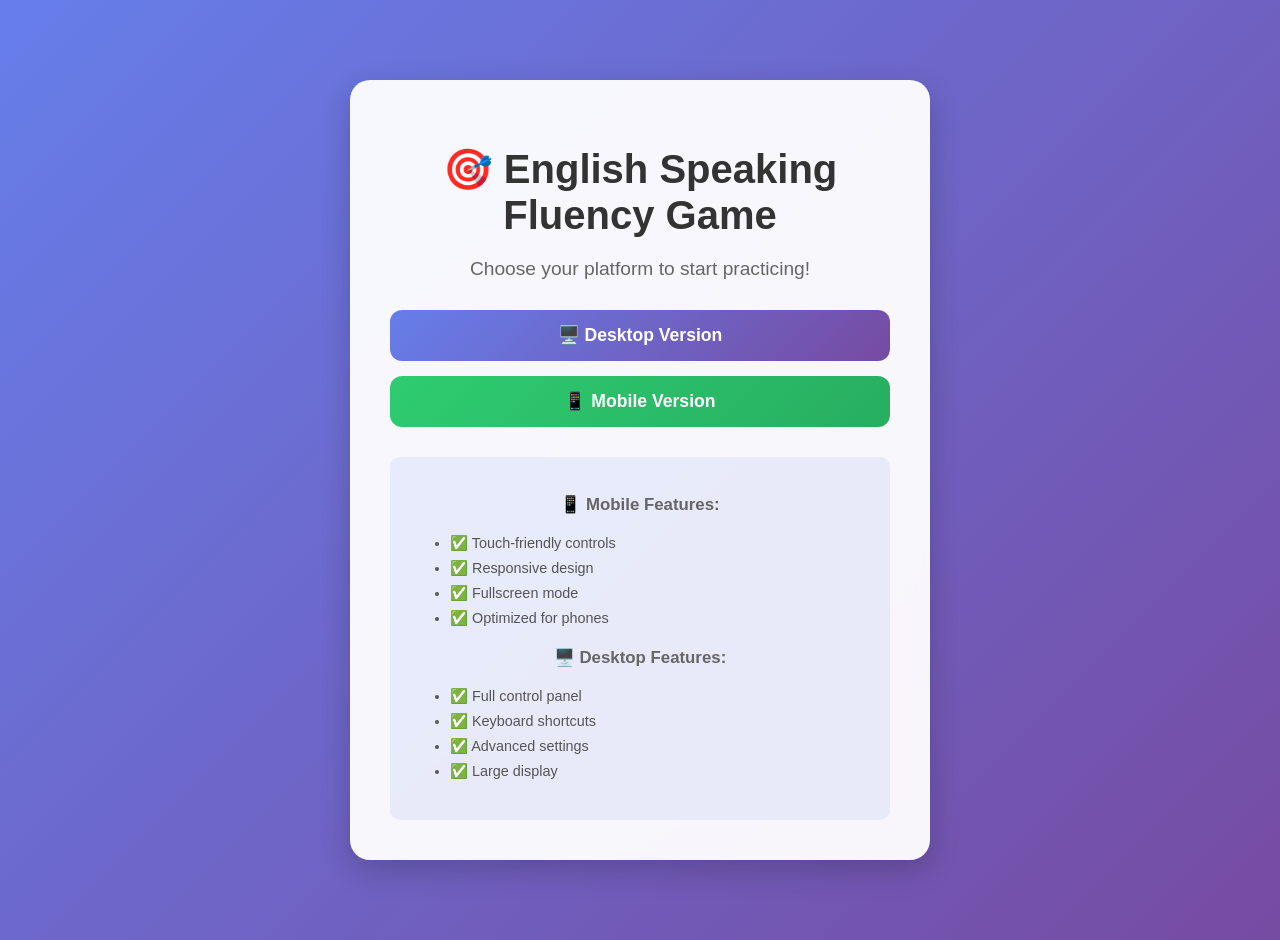
==== index.html @ 2694e160 "Initial commit" ====
<!DOCTYPE html>
<html lang="en">
<head>
    <meta charset="UTF-8">
    <meta name="viewport" content="width=device-width, initial-scale=1.0">
    <title>English Speaking Fluency Game</title>
    <style>
        body {
            font-family: -apple-system, BlinkMacSystemFont, 'Segoe UI', Roboto, sans-serif;
            background: linear-gradient(135deg, #667eea 0%, #764ba2 100%);
            min-height: 100vh;
            display: flex;
            flex-direction: column;
            justify-content: center;
            align-items: center;
            margin: 0;
            padding: 20px;
        }
        
        .container {
            background: rgba(255, 255, 255, 0.95);
            backdrop-filter: blur(10px);
            border-radius: 20px;
            padding: 40px;
            text-align: center;
            box-shadow: 0 10px 30px rgba(0, 0, 0, 0.2);
            max-width: 500px;
            width: 100%;
        }
        
        h1 {
            color: #333;
            font-size: 2.5rem;
            margin-bottom: 20px;
            font-weight: 700;
        }
        
        .subtitle {
            color: #666;
            font-size: 1.2rem;
            margin-bottom: 30px;
        }

        .button-group {
            display: flex;
            flex-direction: column;
            gap: 15px;
        }

        .btn {
            padding: 15px 30px;
            border: none;
            border-radius: 12px;
            font-size: 1.1rem;
            font-weight: 600;
            cursor: pointer;
            transition: all 0.3s ease;
            text-decoration: none;
            display: inline-block;
        }
        
        .btn:hover {
            transform: translateY(-2px);
            box-shadow: 0 5px 15px rgba(0, 0, 0, 0.2);
        }

        .btn-desktop {
            background: linear-gradient(135deg, #667eea 0%, #764ba2 100%);
            color: white;
        }

        .btn-mobile {
            background: linear-gradient(135deg, #2ecc71 0%, #27ae60 100%);
            color: white;
        }

        .device-info {
            margin-top: 30px;
            padding: 20px;
            background: rgba(102, 126, 234, 0.1);
            border-radius: 10px;
            font-size: 0.9rem;
            color: #666;
        }

        .feature-list {
            text-align: left;
            margin: 20px 0;
        }

        .feature-list li {
            margin: 8px 0;
            color: #555;
        }
        
        @media (max-width: 768px) {
            .container {
                padding: 30px 20px;
            }
            
            h1 {
                font-size: 2rem;
            }
            
            .subtitle {
                font-size: 1rem;
            }
        }
    </style>
</head>
<body>
    <div class="container">
        <h1>🎯 English Speaking Fluency Game</h1>
        <p class="subtitle">Choose your platform to start practicing!</p>
        
        <div class="button-group">
            <a href="frontend.html" class="btn btn-desktop">
                🖥️ Desktop Version
            </a>
            <a href="mobile.html" class="btn btn-mobile">
                📱 Mobile Version
            </a>
        </div>

        <div class="device-info">
            <h3>📱 Mobile Features:</h3>
            <ul class="feature-list">
                <li>✅ Touch-friendly controls</li>
                <li>✅ Responsive design</li>
                <li>✅ Fullscreen mode</li>
                <li>✅ Optimized for phones</li>
            </ul>
            
            <h3>🖥️ Desktop Features:</h3>
            <ul class="feature-list">
                <li>✅ Full control panel</li>
                <li>✅ Keyboard shortcuts</li>
                <li>✅ Advanced settings</li>
                <li>✅ Large display</li>
            </ul>
        </div>
    </div>

    <script>
        // Auto-detect mobile and redirect
        function isMobile() {
            return /Android|webOS|iPhone|iPad|iPod|BlackBerry|IEMobile|Opera Mini/i.test(navigator.userAgent);
        }
        
        // Auto-redirect mobile users to mobile version
        if (isMobile()) {
            // Show a brief message before redirecting
            document.querySelector('.container').innerHTML = `
                <h1>🎯 English Speaking Fluency Game</h1>
                <p class="subtitle">Redirecting to mobile version...</p>
                <div style="margin: 20px 0;">
                    <div style="width: 40px; height: 40px; border: 4px solid #f3f3f3; border-top: 4px solid #667eea; border-radius: 50%; animation: spin 1s linear infinite; margin: 0 auto;"></div>
                </div>
                <style>
                    @keyframes spin {
                        0% { transform: rotate(0deg); }
                        100% { transform: rotate(360deg); }
                    }
                </style>
            `;
            
            setTimeout(() => {
                window.location.href = 'mobile.html';
            }, 1500);
        }
    </script>
</body>
</html>
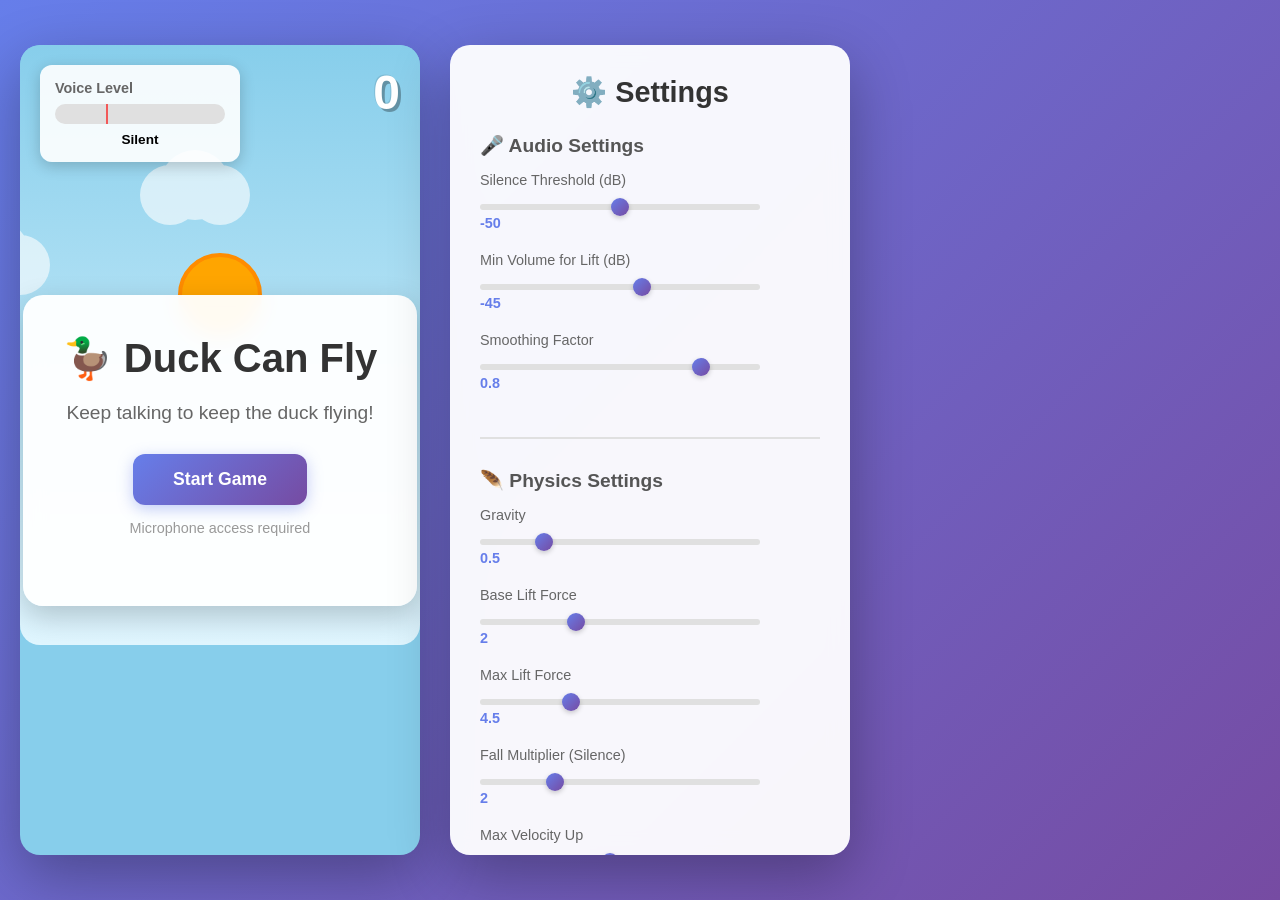
==== commit 45a994ac: "Add voice-controlled Duck Can Fly game Implemented a complete voice-controlled Flappy Bird-style gam" ====
--- a/index.html
+++ b/index.html
@@ -3,171 +3,135 @@
 <head>
     <meta charset="UTF-8">
     <meta name="viewport" content="width=device-width, initial-scale=1.0">
-    <title>English Speaking Fluency Game</title>
-    <style>
-        body {
-            font-family: -apple-system, BlinkMacSystemFont, 'Segoe UI', Roboto, sans-serif;
-            background: linear-gradient(135deg, #667eea 0%, #764ba2 100%);
-            min-height: 100vh;
-            display: flex;
-            flex-direction: column;
-            justify-content: center;
-            align-items: center;
-            margin: 0;
-            padding: 20px;
-        }
-        
-        .container {
-            background: rgba(255, 255, 255, 0.95);
-            backdrop-filter: blur(10px);
-            border-radius: 20px;
-            padding: 40px;
-            text-align: center;
-            box-shadow: 0 10px 30px rgba(0, 0, 0, 0.2);
-            max-width: 500px;
-            width: 100%;
-        }
-        
-        h1 {
-            color: #333;
-            font-size: 2.5rem;
-            margin-bottom: 20px;
-            font-weight: 700;
-        }
-        
-        .subtitle {
-            color: #666;
-            font-size: 1.2rem;
-            margin-bottom: 30px;
-        }
-
-        .button-group {
-            display: flex;
-            flex-direction: column;
-            gap: 15px;
-        }
-
-        .btn {
-            padding: 15px 30px;
-            border: none;
-            border-radius: 12px;
-            font-size: 1.1rem;
-            font-weight: 600;
-            cursor: pointer;
-            transition: all 0.3s ease;
-            text-decoration: none;
-            display: inline-block;
-        }
-        
-        .btn:hover {
-            transform: translateY(-2px);
-            box-shadow: 0 5px 15px rgba(0, 0, 0, 0.2);
-        }
-
-        .btn-desktop {
-            background: linear-gradient(135deg, #667eea 0%, #764ba2 100%);
-            color: white;
-        }
-
-        .btn-mobile {
-            background: linear-gradient(135deg, #2ecc71 0%, #27ae60 100%);
-            color: white;
-        }
-
-        .device-info {
-            margin-top: 30px;
-            padding: 20px;
-            background: rgba(102, 126, 234, 0.1);
-            border-radius: 10px;
-            font-size: 0.9rem;
-            color: #666;
-        }
-
-        .feature-list {
-            text-align: left;
-            margin: 20px 0;
-        }
-
-        .feature-list li {
-            margin: 8px 0;
-            color: #555;
-        }
-        
-        @media (max-width: 768px) {
-            .container {
-                padding: 30px 20px;
-            }
-            
-            h1 {
-                font-size: 2rem;
-            }
-            
-            .subtitle {
-                font-size: 1rem;
-            }
-        }
-    </style>
+    <title>Duck Can Fly - Voice Controlled</title>
+    <link rel="stylesheet" href="styles.css">
 </head>
 <body>
     <div class="container">
-        <h1>🎯 English Speaking Fluency Game</h1>
-        <p class="subtitle">Choose your platform to start practicing!</p>
-        
-        <div class="button-group">
-            <a href="frontend.html" class="btn btn-desktop">
-                🖥️ Desktop Version
-            </a>
-            <a href="mobile.html" class="btn btn-mobile">
-                📱 Mobile Version
-            </a>
+        <div class="game-wrapper">
+            <canvas id="gameCanvas" width="400" height="600"></canvas>
+
+            <!-- Game UI Overlay -->
+            <div id="gameOverlay" class="overlay">
+                <div id="startScreen" class="screen active">
+                    <h1>🦆 Duck Can Fly</h1>
+                    <p>Keep talking to keep the duck flying!</p>
+                    <button id="startBtn" class="btn">Start Game</button>
+                    <p class="hint">Microphone access required</p>
+                </div>
+
+                <div id="gameOverScreen" class="screen">
+                    <h1>Game Over!</h1>
+                    <p>Score: <span id="finalScore">0</span></p>
+                    <button id="restartBtn" class="btn">Play Again</button>
+                </div>
+            </div>
+
+            <!-- Voice Level Indicator -->
+            <div id="voiceIndicator" class="voice-indicator">
+                <div class="indicator-label">Voice Level</div>
+                <div class="indicator-bar-container">
+                    <div id="voiceBar" class="indicator-bar"></div>
+                    <div id="thresholdLine" class="threshold-line"></div>
+                </div>
+                <div id="voiceStatus" class="voice-status">Silent</div>
+            </div>
+
+            <!-- Score Display -->
+            <div id="scoreDisplay" class="score-display">0</div>
         </div>
 
-        <div class="device-info">
-            <h3>📱 Mobile Features:</h3>
-            <ul class="feature-list">
-                <li>✅ Touch-friendly controls</li>
-                <li>✅ Responsive design</li>
-                <li>✅ Fullscreen mode</li>
-                <li>✅ Optimized for phones</li>
-            </ul>
-            
-            <h3>🖥️ Desktop Features:</h3>
-            <ul class="feature-list">
-                <li>✅ Full control panel</li>
-                <li>✅ Keyboard shortcuts</li>
-                <li>✅ Advanced settings</li>
-                <li>✅ Large display</li>
-            </ul>
+        <!-- Settings Panel -->
+        <div class="settings-panel">
+            <h2>⚙️ Settings</h2>
+
+            <div class="settings-section">
+                <h3>🎤 Audio Settings</h3>
+                <div class="setting-item">
+                    <label>Silence Threshold (dB)</label>
+                    <input type="range" id="silenceThreshold" min="-80" max="-20" value="-50" step="1">
+                    <span id="silenceThresholdValue">-50</span>
+                </div>
+                <div class="setting-item">
+                    <label>Min Volume for Lift (dB)</label>
+                    <input type="range" id="minVolume" min="-80" max="-20" value="-45" step="1">
+                    <span id="minVolumeValue">-45</span>
+                </div>
+                <div class="setting-item">
+                    <label>Smoothing Factor</label>
+                    <input type="range" id="smoothing" min="0" max="0.99" value="0.8" step="0.01">
+                    <span id="smoothingValue">0.8</span>
+                </div>
+            </div>
+
+            <div class="settings-section">
+                <h3>🪶 Physics Settings</h3>
+                <div class="setting-item">
+                    <label>Gravity</label>
+                    <input type="range" id="gravity" min="0.1" max="2" value="0.5" step="0.05">
+                    <span id="gravityValue">0.5</span>
+                </div>
+                <div class="setting-item">
+                    <label>Base Lift Force</label>
+                    <input type="range" id="baseLift" min="0.5" max="5" value="2" step="0.1">
+                    <span id="baseLiftValue">2</span>
+                </div>
+                <div class="setting-item">
+                    <label>Max Lift Force</label>
+                    <input type="range" id="maxLift" min="2" max="10" value="4.5" step="0.1">
+                    <span id="maxLiftValue">4.5</span>
+                </div>
+                <div class="setting-item">
+                    <label>Fall Multiplier (Silence)</label>
+                    <input type="range" id="fallMultiplier" min="1" max="5" value="2" step="0.1">
+                    <span id="fallMultiplierValue">2</span>
+                </div>
+                <div class="setting-item">
+                    <label>Max Velocity Up</label>
+                    <input type="range" id="maxVelocityUp" min="2" max="15" value="8" step="0.5">
+                    <span id="maxVelocityUpValue">8</span>
+                </div>
+                <div class="setting-item">
+                    <label>Max Velocity Down</label>
+                    <input type="range" id="maxVelocityDown" min="2" max="15" value="10" step="0.5">
+                    <span id="maxVelocityDownValue">10</span>
+                </div>
+                <div class="setting-item">
+                    <label>Velocity Dampening</label>
+                    <input type="range" id="dampening" min="0.8" max="0.99" value="0.92" step="0.01">
+                    <span id="dampeningValue">0.92</span>
+                </div>
+            </div>
+
+            <div class="settings-section">
+                <h3>🎮 Game Settings</h3>
+                <div class="setting-item">
+                    <label>Pipe Gap</label>
+                    <input type="range" id="pipeGap" min="100" max="300" value="180" step="10">
+                    <span id="pipeGapValue">180</span>
+                </div>
+                <div class="setting-item">
+                    <label>Pipe Speed</label>
+                    <input type="range" id="pipeSpeed" min="1" max="8" value="3" step="0.5">
+                    <span id="pipeSpeedValue">3</span>
+                </div>
+                <div class="setting-item">
+                    <label>Pipe Spacing</label>
+                    <input type="range" id="pipeSpacing" min="150" max="400" value="250" step="10">
+                    <span id="pipeSpacingValue">250</span>
+                </div>
+                <div class="setting-item">
+                    <label>Duck Size</label>
+                    <input type="range" id="duckSize" min="15" max="40" value="25" step="1">
+                    <span id="duckSizeValue">25</span>
+                </div>
+            </div>
+
+            <button id="resetSettings" class="btn btn-secondary">Reset to Defaults</button>
         </div>
     </div>
 
-    <script>
-        // Auto-detect mobile and redirect
-        function isMobile() {
-            return /Android|webOS|iPhone|iPad|iPod|BlackBerry|IEMobile|Opera Mini/i.test(navigator.userAgent);
-        }
-        
-        // Auto-redirect mobile users to mobile version
-        if (isMobile()) {
-            // Show a brief message before redirecting
-            document.querySelector('.container').innerHTML = `
-                <h1>🎯 English Speaking Fluency Game</h1>
-                <p class="subtitle">Redirecting to mobile version...</p>
-                <div style="margin: 20px 0;">
-                    <div style="width: 40px; height: 40px; border: 4px solid #f3f3f3; border-top: 4px solid #667eea; border-radius: 50%; animation: spin 1s linear infinite; margin: 0 auto;"></div>
-                </div>
-                <style>
-                    @keyframes spin {
-                        0% { transform: rotate(0deg); }
-                        100% { transform: rotate(360deg); }
-                    }
-                </style>
-            `;
-            
-            setTimeout(() => {
-                window.location.href = 'mobile.html';
-            }, 1500);
-        }
-    </script>
+    <script src="config.js"></script>
+    <script src="game.js"></script>
 </body>
-</html>+</html>
--- a/styles.css
+++ b/styles.css
@@ -0,0 +1,341 @@
+* {
+    margin: 0;
+    padding: 0;
+    box-sizing: border-box;
+}
+
+body {
+    font-family: -apple-system, BlinkMacSystemFont, 'Segoe UI', Roboto, 'Helvetica Neue', Arial, sans-serif;
+    background: linear-gradient(135deg, #667eea 0%, #764ba2 100%);
+    min-height: 100vh;
+    display: flex;
+    justify-content: center;
+    align-items: center;
+    padding: 20px;
+}
+
+.container {
+    display: flex;
+    gap: 30px;
+    max-width: 1400px;
+    width: 100%;
+}
+
+.game-wrapper {
+    position: relative;
+    background: #87CEEB;
+    border-radius: 20px;
+    box-shadow: 0 20px 60px rgba(0, 0, 0, 0.3);
+    overflow: hidden;
+}
+
+#gameCanvas {
+    display: block;
+    border-radius: 20px;
+}
+
+/* Overlay */
+.overlay {
+    position: absolute;
+    top: 0;
+    left: 0;
+    width: 100%;
+    height: 100%;
+    display: flex;
+    justify-content: center;
+    align-items: center;
+    pointer-events: none;
+}
+
+.screen {
+    display: none;
+    background: rgba(255, 255, 255, 0.95);
+    backdrop-filter: blur(10px);
+    padding: 40px;
+    border-radius: 20px;
+    text-align: center;
+    box-shadow: 0 10px 30px rgba(0, 0, 0, 0.2);
+    pointer-events: all;
+}
+
+.screen.active {
+    display: block;
+}
+
+.screen h1 {
+    font-size: 2.5rem;
+    color: #333;
+    margin-bottom: 20px;
+}
+
+.screen p {
+    font-size: 1.2rem;
+    color: #666;
+    margin-bottom: 30px;
+}
+
+.hint {
+    font-size: 0.9rem !important;
+    color: #999 !important;
+    margin-top: 15px !important;
+}
+
+.btn {
+    padding: 15px 40px;
+    font-size: 1.1rem;
+    font-weight: 600;
+    border: none;
+    border-radius: 12px;
+    background: linear-gradient(135deg, #667eea 0%, #764ba2 100%);
+    color: white;
+    cursor: pointer;
+    transition: all 0.3s ease;
+    box-shadow: 0 4px 15px rgba(102, 126, 234, 0.4);
+}
+
+.btn:hover {
+    transform: translateY(-2px);
+    box-shadow: 0 6px 20px rgba(102, 126, 234, 0.6);
+}
+
+.btn:active {
+    transform: translateY(0);
+}
+
+.btn-secondary {
+    background: linear-gradient(135deg, #f093fb 0%, #f5576c 100%);
+    width: 100%;
+    margin-top: 20px;
+}
+
+/* Voice Indicator */
+.voice-indicator {
+    position: absolute;
+    top: 20px;
+    left: 20px;
+    background: rgba(255, 255, 255, 0.9);
+    padding: 15px;
+    border-radius: 12px;
+    min-width: 200px;
+    box-shadow: 0 4px 15px rgba(0, 0, 0, 0.2);
+}
+
+.indicator-label {
+    font-size: 0.9rem;
+    color: #666;
+    margin-bottom: 8px;
+    font-weight: 600;
+}
+
+.indicator-bar-container {
+    position: relative;
+    height: 20px;
+    background: #e0e0e0;
+    border-radius: 10px;
+    overflow: hidden;
+    margin-bottom: 8px;
+}
+
+.indicator-bar {
+    height: 100%;
+    background: linear-gradient(90deg, #4CAF50 0%, #8BC34A 50%, #FFC107 75%, #FF5722 100%);
+    width: 0%;
+    transition: width 0.05s ease-out;
+    border-radius: 10px;
+}
+
+.threshold-line {
+    position: absolute;
+    top: 0;
+    left: 30%;
+    width: 2px;
+    height: 100%;
+    background: rgba(255, 0, 0, 0.6);
+    z-index: 1;
+}
+
+.voice-status {
+    font-size: 0.85rem;
+    font-weight: 600;
+    text-align: center;
+}
+
+.voice-status.speaking {
+    color: #4CAF50;
+}
+
+.voice-status.silent {
+    color: #FF5722;
+}
+
+/* Score Display */
+.score-display {
+    position: absolute;
+    top: 20px;
+    right: 20px;
+    font-size: 3rem;
+    font-weight: bold;
+    color: white;
+    text-shadow:
+        3px 3px 0 rgba(0, 0, 0, 0.3),
+        -1px -1px 0 rgba(0, 0, 0, 0.1);
+}
+
+/* Settings Panel */
+.settings-panel {
+    background: rgba(255, 255, 255, 0.95);
+    backdrop-filter: blur(10px);
+    border-radius: 20px;
+    padding: 30px;
+    box-shadow: 0 20px 60px rgba(0, 0, 0, 0.3);
+    max-width: 400px;
+    width: 100%;
+    max-height: 90vh;
+    overflow-y: auto;
+}
+
+.settings-panel h2 {
+    font-size: 1.8rem;
+    color: #333;
+    margin-bottom: 25px;
+    text-align: center;
+}
+
+.settings-section {
+    margin-bottom: 30px;
+    padding-bottom: 25px;
+    border-bottom: 2px solid #e0e0e0;
+}
+
+.settings-section:last-of-type {
+    border-bottom: none;
+}
+
+.settings-section h3 {
+    font-size: 1.2rem;
+    color: #555;
+    margin-bottom: 15px;
+}
+
+.setting-item {
+    margin-bottom: 20px;
+}
+
+.setting-item label {
+    display: block;
+    font-size: 0.9rem;
+    color: #666;
+    margin-bottom: 8px;
+    font-weight: 500;
+}
+
+.setting-item input[type="range"] {
+    width: calc(100% - 60px);
+    height: 6px;
+    border-radius: 3px;
+    background: #e0e0e0;
+    outline: none;
+    -webkit-appearance: none;
+    margin-right: 10px;
+}
+
+.setting-item input[type="range"]::-webkit-slider-thumb {
+    -webkit-appearance: none;
+    appearance: none;
+    width: 18px;
+    height: 18px;
+    border-radius: 50%;
+    background: linear-gradient(135deg, #667eea 0%, #764ba2 100%);
+    cursor: pointer;
+    box-shadow: 0 2px 5px rgba(0, 0, 0, 0.2);
+}
+
+.setting-item input[type="range"]::-moz-range-thumb {
+    width: 18px;
+    height: 18px;
+    border-radius: 50%;
+    background: linear-gradient(135deg, #667eea 0%, #764ba2 100%);
+    cursor: pointer;
+    border: none;
+    box-shadow: 0 2px 5px rgba(0, 0, 0, 0.2);
+}
+
+.setting-item span {
+    display: inline-block;
+    min-width: 50px;
+    font-size: 0.9rem;
+    font-weight: 600;
+    color: #667eea;
+}
+
+/* Custom Scrollbar */
+.settings-panel::-webkit-scrollbar {
+    width: 8px;
+}
+
+.settings-panel::-webkit-scrollbar-track {
+    background: rgba(0, 0, 0, 0.05);
+    border-radius: 10px;
+}
+
+.settings-panel::-webkit-scrollbar-thumb {
+    background: linear-gradient(135deg, #667eea 0%, #764ba2 100%);
+    border-radius: 10px;
+}
+
+/* Responsive Design */
+@media (max-width: 1200px) {
+    .container {
+        flex-direction: column;
+        align-items: center;
+    }
+
+    .settings-panel {
+        max-width: 600px;
+        max-height: none;
+    }
+}
+
+@media (max-width: 768px) {
+    body {
+        padding: 10px;
+    }
+
+    .container {
+        gap: 20px;
+    }
+
+    #gameCanvas {
+        width: 100%;
+        height: auto;
+    }
+
+    .game-wrapper {
+        width: 100%;
+    }
+
+    .screen h1 {
+        font-size: 2rem;
+    }
+
+    .screen p {
+        font-size: 1rem;
+    }
+
+    .voice-indicator {
+        min-width: 150px;
+        padding: 10px;
+    }
+
+    .score-display {
+        font-size: 2rem;
+    }
+
+    .settings-panel {
+        padding: 20px;
+    }
+
+    .settings-panel h2 {
+        font-size: 1.5rem;
+    }
+}
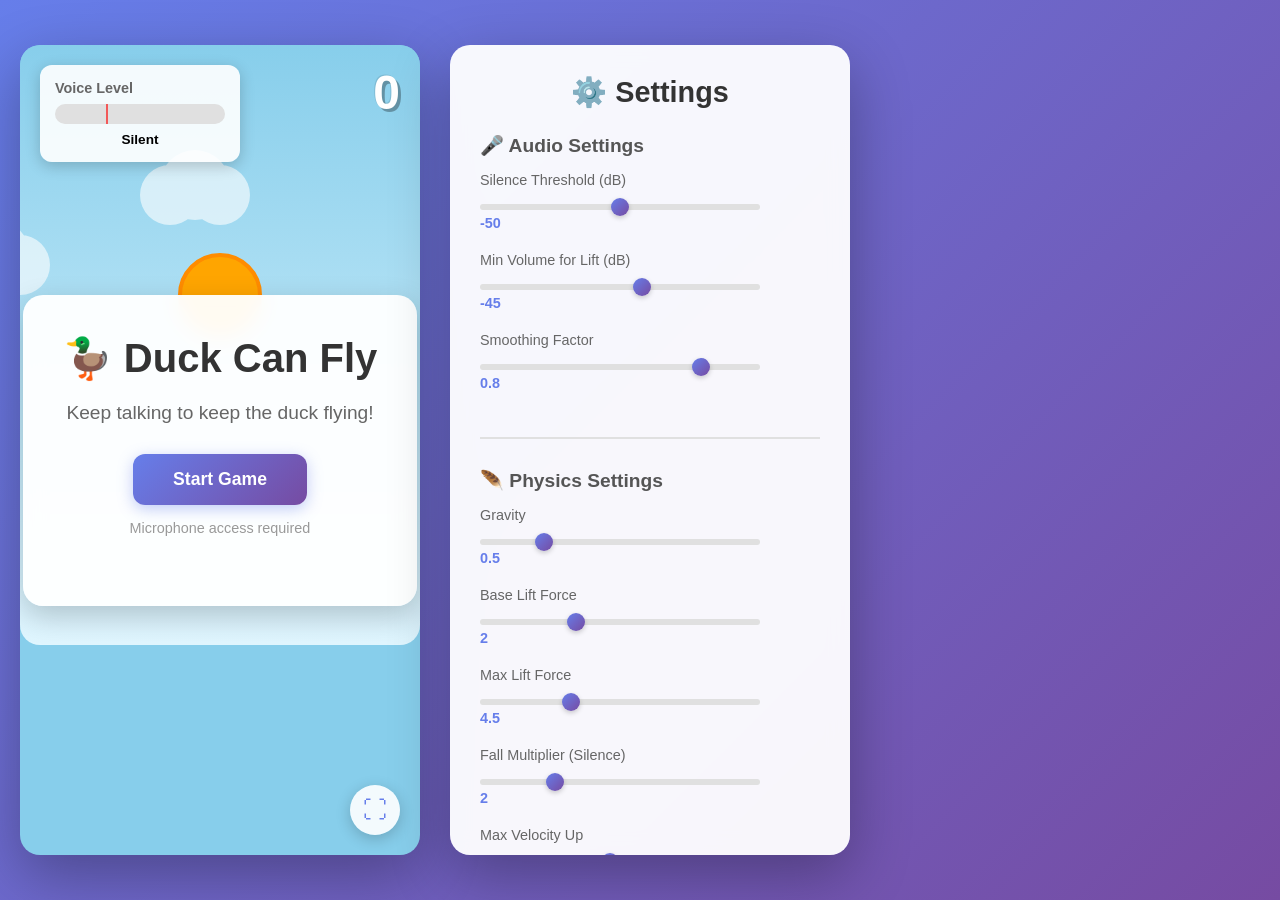
==== commit beccda18: "Add fullscreen mode and comprehensive Vietnamese documentation Features Added: - Fullscreen toggle b" ====
--- a/index.html
+++ b/index.html
@@ -39,6 +39,9 @@
 
             <!-- Score Display -->
             <div id="scoreDisplay" class="score-display">0</div>
+
+            <!-- Fullscreen Button -->
+            <button id="fullscreenBtn" class="fullscreen-btn" title="Toggle Fullscreen">⛶</button>
         </div>
 
         <!-- Settings Panel -->
--- a/styles.css
+++ b/styles.css
@@ -181,6 +181,56 @@
         -1px -1px 0 rgba(0, 0, 0, 0.1);
 }
 
+/* Fullscreen Button */
+.fullscreen-btn {
+    position: absolute;
+    bottom: 20px;
+    right: 20px;
+    width: 50px;
+    height: 50px;
+    border-radius: 50%;
+    border: none;
+    background: rgba(255, 255, 255, 0.9);
+    color: #667eea;
+    font-size: 1.5rem;
+    cursor: pointer;
+    box-shadow: 0 4px 15px rgba(0, 0, 0, 0.2);
+    transition: all 0.3s ease;
+    z-index: 100;
+}
+
+.fullscreen-btn:hover {
+    background: white;
+    transform: scale(1.1);
+    box-shadow: 0 6px 20px rgba(0, 0, 0, 0.3);
+}
+
+.fullscreen-btn:active {
+    transform: scale(0.95);
+}
+
+/* Fullscreen Mode */
+.game-wrapper.fullscreen {
+    position: fixed;
+    top: 0;
+    left: 0;
+    width: 100vw;
+    height: 100vh;
+    z-index: 9999;
+    border-radius: 0;
+    max-width: none;
+}
+
+.game-wrapper.fullscreen #gameCanvas {
+    width: 100%;
+    height: 100%;
+    border-radius: 0;
+}
+
+.game-wrapper.fullscreen .settings-panel {
+    display: none;
+}
+
 /* Settings Panel */
 .settings-panel {
     background: rgba(255, 255, 255, 0.95);
